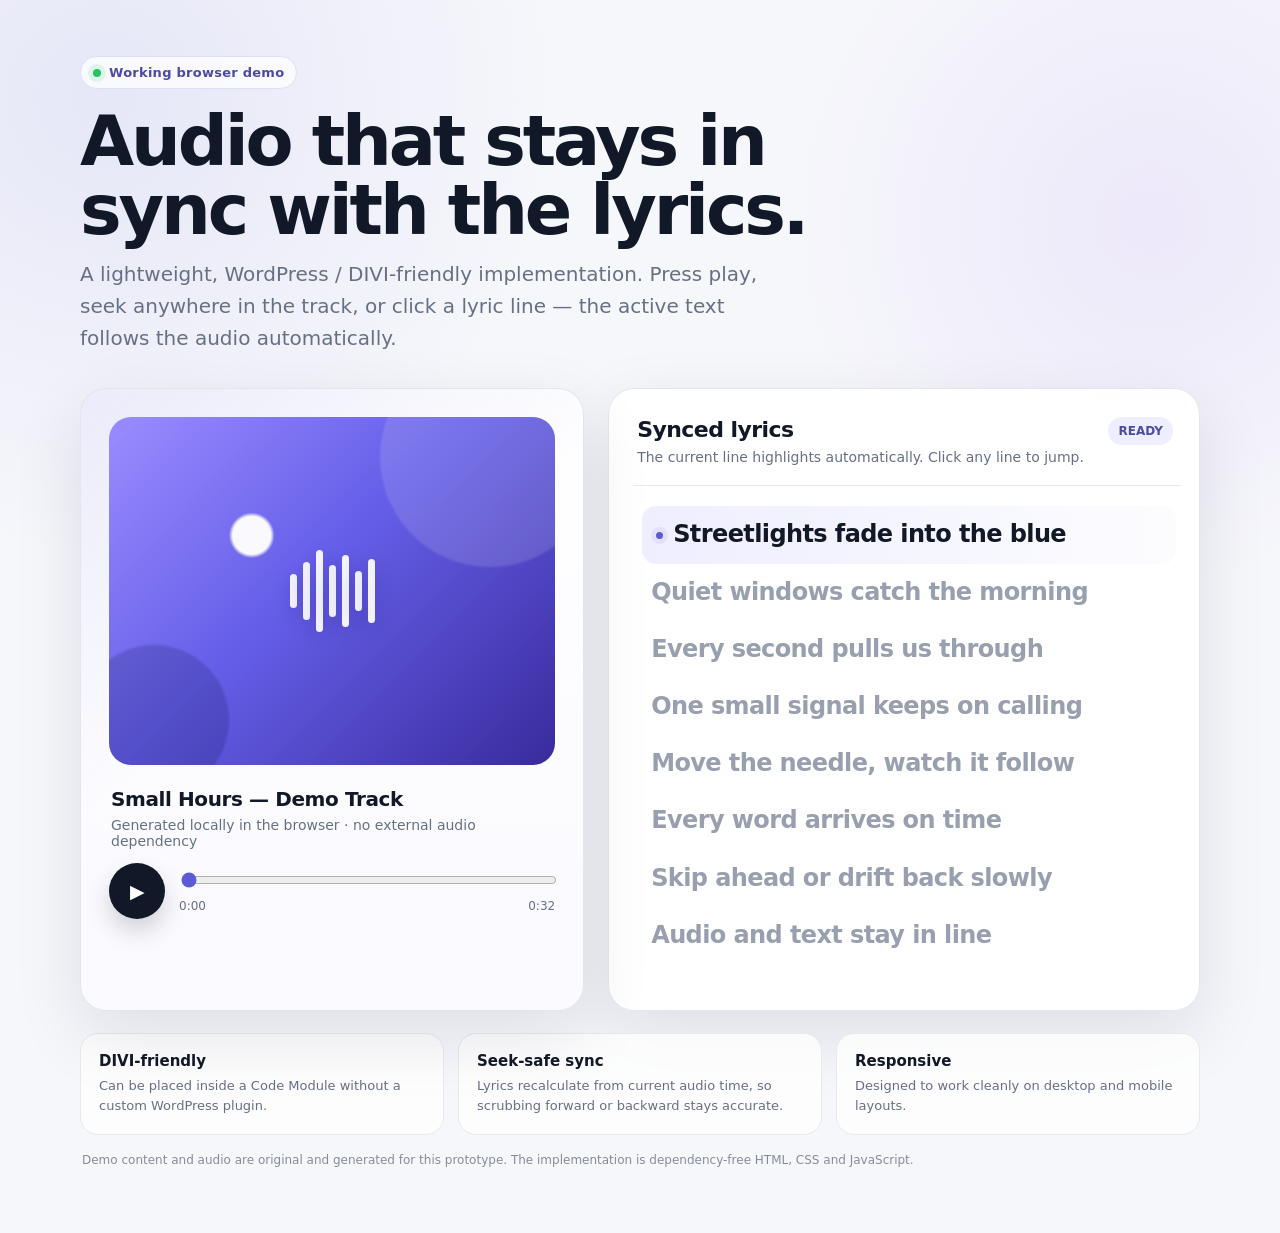
==== lyrics-sync-demo/index.html @ 14dcbb74 "Add DIVI synced lyrics demo" ====
<!doctype html>
<html lang="en">
<head>
  <meta charset="utf-8" />
  <meta name="viewport" content="width=device-width, initial-scale=1" />
  <title>DIVI Audio + Synced Lyrics Demo</title>
  <meta name="description" content="A lightweight WordPress / DIVI compatible audio player with synchronized lyrics highlighting." />
  <style>
    :root {
      --bg: #f6f7fb;
      --card: #ffffff;
      --ink: #111827;
      --muted: #667085;
      --line: #e7e9ee;
      --accent: #5b5bd6;
      --accent-soft: #eeeeff;
      --accent-2: #7c3aed;
      --shadow: 0 24px 70px rgba(17, 24, 39, .10);
      --radius: 26px;
    }

    * { box-sizing: border-box; }
    html { scroll-behavior: smooth; }
    body {
      margin: 0;
      min-height: 100vh;
      font-family: Inter, ui-sans-serif, system-ui, -apple-system, BlinkMacSystemFont, "Segoe UI", sans-serif;
      color: var(--ink);
      background:
        radial-gradient(circle at 8% 8%, rgba(91, 91, 214, .10), transparent 28%),
        radial-gradient(circle at 90% 18%, rgba(124, 58, 237, .08), transparent 24%),
        var(--bg);
    }

    .shell {
      width: min(1120px, calc(100% - 32px));
      margin: 0 auto;
      padding: 56px 0 64px;
    }

    .eyebrow {
      display: inline-flex;
      align-items: center;
      gap: 8px;
      padding: 8px 12px;
      border: 1px solid #dddff4;
      border-radius: 999px;
      background: rgba(255,255,255,.76);
      color: #4b4ba3;
      font-size: 13px;
      font-weight: 700;
      letter-spacing: .02em;
      backdrop-filter: blur(8px);
    }

    .dot {
      width: 8px;
      height: 8px;
      border-radius: 50%;
      background: #22c55e;
      box-shadow: 0 0 0 5px rgba(34,197,94,.12);
    }

    h1 {
      max-width: 780px;
      margin: 18px 0 14px;
      font-size: clamp(38px, 6vw, 70px);
      line-height: .98;
      letter-spacing: -.045em;
    }

    .intro {
      max-width: 720px;
      margin: 0 0 34px;
      color: var(--muted);
      font-size: clamp(17px, 2vw, 20px);
      line-height: 1.6;
    }

    .demo-grid {
      display: grid;
      grid-template-columns: .92fr 1.08fr;
      gap: 24px;
      align-items: stretch;
    }

    .card {
      background: rgba(255,255,255,.94);
      border: 1px solid rgba(226,228,235,.9);
      border-radius: var(--radius);
      box-shadow: var(--shadow);
    }

    .player-card {
      position: relative;
      overflow: hidden;
      padding: 28px;
      background:
        linear-gradient(145deg, rgba(91,91,214,.12), transparent 44%),
        linear-gradient(180deg, #ffffff, #fafaff);
    }

    .album {
      aspect-ratio: 1 / .78;
      border-radius: 22px;
      background:
        radial-gradient(circle at 32% 34%, rgba(255,255,255,.96) 0 5%, transparent 6%),
        linear-gradient(135deg, #9a8cff 0%, #655ee8 45%, #392b9d 100%);
      display: grid;
      place-items: center;
      overflow: hidden;
      position: relative;
      isolation: isolate;
    }

    .album::before,
    .album::after {
      content: "";
      position: absolute;
      border-radius: 50%;
      filter: blur(1px);
      opacity: .78;
      z-index: -1;
    }
    .album::before {
      width: 220px;
      height: 220px;
      background: rgba(255,255,255,.17);
      top: -70px;
      right: -45px;
    }
    .album::after {
      width: 150px;
      height: 150px;
      background: rgba(8,13,55,.22);
      bottom: -30px;
      left: -30px;
    }

    .wave {
      display: flex;
      align-items: center;
      gap: 6px;
      height: 92px;
    }

    .wave span {
      width: 7px;
      border-radius: 999px;
      background: rgba(255,255,255,.92);
      animation: bounce 1.15s ease-in-out infinite;
      animation-play-state: paused;
      box-shadow: 0 5px 18px rgba(25, 18, 92, .18);
    }
    .is-playing .wave span { animation-play-state: running; }
    .wave span:nth-child(1){height:34px;animation-delay:-.4s}
    .wave span:nth-child(2){height:58px;animation-delay:-.8s}
    .wave span:nth-child(3){height:82px;animation-delay:-.2s}
    .wave span:nth-child(4){height:52px;animation-delay:-.65s}
    .wave span:nth-child(5){height:72px;animation-delay:-.1s}
    .wave span:nth-child(6){height:40px;animation-delay:-.55s}
    .wave span:nth-child(7){height:64px;animation-delay:-.3s}
    @keyframes bounce { 0%,100%{transform:scaleY(.55)} 50%{transform:scaleY(1)} }

    .track-meta { padding: 22px 2px 14px; }
    .track-meta strong { display:block; font-size: 20px; letter-spacing:-.02em; }
    .track-meta span { display:block; margin-top: 6px; color: var(--muted); font-size: 14px; }

    .controls {
      display: grid;
      grid-template-columns: 56px 1fr;
      gap: 14px;
      align-items: center;
    }

    .play {
      width: 56px;
      height: 56px;
      border: 0;
      border-radius: 50%;
      background: var(--ink);
      color: white;
      font-size: 19px;
      cursor: pointer;
      transition: transform .18s ease, background .18s ease;
      box-shadow: 0 12px 24px rgba(17,24,39,.18);
    }
    .play:hover { transform: translateY(-1px) scale(1.02); background: #242d3d; }
    .play:focus-visible { outline: 3px solid rgba(91,91,214,.3); outline-offset: 3px; }

    .timeline { min-width: 0; }
    .time-row { display:flex; justify-content:space-between; color:var(--muted); font-size:12px; margin-top:7px; }
    input[type="range"] {
      width: 100%;
      accent-color: var(--accent);
      cursor: pointer;
    }

    .lyrics-card {
      padding: 24px 18px 18px 24px;
      min-height: 520px;
      display: flex;
      flex-direction: column;
    }

    .lyrics-head {
      display:flex;
      justify-content:space-between;
      align-items:flex-start;
      gap:20px;
      padding: 4px 8px 18px 4px;
      border-bottom: 1px solid var(--line);
    }
    .lyrics-head h2 { margin:0; font-size:22px; letter-spacing:-.025em; }
    .lyrics-head p { margin:5px 0 0; color:var(--muted); font-size:14px; line-height:1.45; }
    .status {
      flex: 0 0 auto;
      color:#4b4ba3;
      background:var(--accent-soft);
      border-radius:999px;
      padding:7px 10px;
      font-size:12px;
      font-weight:800;
    }

    .lyrics {
      position: relative;
      flex:1;
      overflow:auto;
      padding: 20px 10px 28px 4px;
      scroll-behavior:smooth;
      scrollbar-width: thin;
    }

    .lyric {
      width: 100%;
      border:0;
      background:transparent;
      text-align:left;
      padding: 13px 14px;
      border-radius: 14px;
      color:#98a0af;
      font: inherit;
      font-size: clamp(18px, 2vw, 24px);
      font-weight:650;
      letter-spacing:-.025em;
      line-height:1.3;
      cursor:pointer;
      transition: .22s ease;
    }
    .lyric:hover { color:#5b6474; background:#f7f7fb; }
    .lyric.active {
      color:var(--ink);
      background:linear-gradient(90deg, var(--accent-soft), rgba(238,238,255,.16));
      transform: translateX(5px);
    }
    .lyric.active::before {
      content:"";
      display:inline-block;
      width:7px;
      height:7px;
      margin-right:10px;
      border-radius:50%;
      background:var(--accent);
      vertical-align:middle;
      box-shadow: 0 0 0 5px rgba(91,91,214,.09);
    }

    .proof {
      display:grid;
      grid-template-columns: repeat(3, 1fr);
      gap: 14px;
      margin-top: 22px;
    }
    .proof-item {
      padding: 18px;
      border: 1px solid var(--line);
      border-radius: 18px;
      background: rgba(255,255,255,.8);
    }
    .proof-item strong { display:block; margin-bottom:5px; font-size:15px; }
    .proof-item span { color:var(--muted); font-size:13px; line-height:1.5; }

    .footnote {
      margin: 16px 2px 0;
      color: #858c99;
      font-size: 12px;
      line-height:1.5;
    }

    @media (max-width: 820px) {
      .shell { padding-top: 34px; }
      .demo-grid { grid-template-columns: 1fr; }
      .lyrics-card { min-height: 470px; }
      .proof { grid-template-columns: 1fr; }
      h1 { font-size: clamp(40px, 12vw, 64px); }
    }
  </style>
</head>
<body>
  <main class="shell">
    <div class="eyebrow"><span class="dot"></span> Working browser demo</div>
    <h1>Audio that stays in sync with the lyrics.</h1>
    <p class="intro">A lightweight, WordPress / DIVI-friendly implementation. Press play, seek anywhere in the track, or click a lyric line — the active text follows the audio automatically.</p>

    <section class="demo-grid" aria-label="Audio and synchronized lyrics demo">
      <article class="card player-card" id="playerCard">
        <div class="album" aria-hidden="true">
          <div class="wave">
            <span></span><span></span><span></span><span></span><span></span><span></span><span></span>
          </div>
        </div>
        <div class="track-meta">
          <strong>Small Hours — Demo Track</strong>
          <span>Generated locally in the browser · no external audio dependency</span>
        </div>
        <div class="controls">
          <button class="play" id="playButton" aria-label="Play demo">▶</button>
          <div class="timeline">
            <input id="seek" type="range" min="0" max="32" step="0.01" value="0" aria-label="Audio position" />
            <div class="time-row"><span id="currentTime">0:00</span><span id="duration">0:32</span></div>
          </div>
        </div>
        <audio id="audio" preload="auto"></audio>
      </article>

      <article class="card lyrics-card">
        <div class="lyrics-head">
          <div>
            <h2>Synced lyrics</h2>
            <p>The current line highlights automatically. Click any line to jump.</p>
          </div>
          <div class="status" id="status">READY</div>
        </div>
        <div class="lyrics" id="lyrics" aria-live="polite"></div>
      </article>
    </section>

    <section class="proof" aria-label="Implementation notes">
      <div class="proof-item"><strong>DIVI-friendly</strong><span>Can be placed inside a Code Module without a custom WordPress plugin.</span></div>
      <div class="proof-item"><strong>Seek-safe sync</strong><span>Lyrics recalculate from current audio time, so scrubbing forward or backward stays accurate.</span></div>
      <div class="proof-item"><strong>Responsive</strong><span>Designed to work cleanly on desktop and mobile layouts.</span></div>
    </section>
    <p class="footnote">Demo content and audio are original and generated for this prototype. The implementation is dependency-free HTML, CSS and JavaScript.</p>
  </main>

  <script>
    const cueData = [
      [0.0,  "Streetlights fade into the blue"],
      [4.0,  "Quiet windows catch the morning"],
      [8.0,  "Every second pulls us through"],
      [12.0, "One small signal keeps on calling"],
      [16.0, "Move the needle, watch it follow"],
      [20.0, "Every word arrives on time"],
      [24.0, "Skip ahead or drift back slowly"],
      [28.0, "Audio and text stay in line"]
    ];

    const audio = document.getElementById('audio');
    const playButton = document.getElementById('playButton');
    const seek = document.getElementById('seek');
    const lyricsRoot = document.getElementById('lyrics');
    const currentTimeEl = document.getElementById('currentTime');
    const durationEl = document.getElementById('duration');
    const statusEl = document.getElementById('status');
    const playerCard = document.getElementById('playerCard');

    function writeString(view, offset, string) {
      for (let i = 0; i < string.length; i++) view.setUint8(offset + i, string.charCodeAt(i));
    }

    function makeDemoWav(duration = 32, sampleRate = 16000) {
      const samples = duration * sampleRate;
      const bytesPerSample = 2;
      const buffer = new ArrayBuffer(44 + samples * bytesPerSample);
      const view = new DataView(buffer);
      writeString(view, 0, 'RIFF');
      view.setUint32(4, 36 + samples * bytesPerSample, true);
      writeString(view, 8, 'WAVE');
      writeString(view, 12, 'fmt ');
      view.setUint32(16, 16, true);
      view.setUint16(20, 1, true);
      view.setUint16(22, 1, true);
      view.setUint32(24, sampleRate, true);
      view.setUint32(28, sampleRate * bytesPerSample, true);
      view.setUint16(32, bytesPerSample, true);
      view.setUint16(34, 16, true);
      writeString(view, 36, 'data');
      view.setUint32(40, samples * bytesPerSample, true);

      const notes = [220, 277.18, 329.63, 392, 329.63, 277.18, 246.94, 220];
      for (let i = 0; i < samples; i++) {
        const t = i / sampleRate;
        const section = Math.min(notes.length - 1, Math.floor(t / 4));
        const local = t % 4;
        const attack = Math.min(1, local / .22);
        const release = Math.min(1, (4 - local) / .45);
        const env = Math.max(0, Math.min(attack, release));
        const f = notes[section];
        const carrier = Math.sin(2 * Math.PI * f * t) * .42;
        const harmony = Math.sin(2 * Math.PI * f * 1.5 * t) * .12;
        const pulse = Math.sin(2 * Math.PI * 2 * t) * .025;
        const sample = Math.max(-1, Math.min(1, (carrier + harmony + pulse) * env));
        view.setInt16(44 + i * 2, sample * 32767, true);
      }
      return new Blob([buffer], { type: 'audio/wav' });
    }

    const objectUrl = URL.createObjectURL(makeDemoWav());
    audio.src = objectUrl;

    cueData.forEach(([time, text], index) => {
      const button = document.createElement('button');
      button.className = 'lyric';
      button.type = 'button';
      button.dataset.index = index;
      button.dataset.time = time;
      button.textContent = text;
      button.addEventListener('click', async () => {
        audio.currentTime = Number(time);
        updateSync(true);
        if (audio.paused) {
          try { await audio.play(); } catch (_) {}
        }
      });
      lyricsRoot.appendChild(button);
    });

    const lyricButtons = [...document.querySelectorAll('.lyric')];
    let lastActive = -1;

    function formatTime(value) {
      const sec = Math.max(0, Math.floor(Number.isFinite(value) ? value : 0));
      return `${Math.floor(sec / 60)}:${String(sec % 60).padStart(2, '0')}`;
    }

    function activeIndexAt(time) {
      let active = 0;
      for (let i = 0; i < cueData.length; i++) {
        if (time >= cueData[i][0]) active = i; else break;
      }
      return active;
    }

    function updateSync(forceScroll = false) {
      const t = audio.currentTime || 0;
      const active = activeIndexAt(t);
      seek.value = String(t);
      currentTimeEl.textContent = formatTime(t);

      if (active !== lastActive) {
        lyricButtons.forEach((el, i) => el.classList.toggle('active', i === active));
        const target = lyricButtons[active];
        if (target && (forceScroll || !audio.paused)) {
          target.scrollIntoView({ behavior: 'smooth', block: 'center' });
        }
        lastActive = active;
      }
    }

    playButton.addEventListener('click', async () => {
      if (audio.paused) {
        try { await audio.play(); } catch (err) { console.error(err); }
      } else {
        audio.pause();
      }
    });

    seek.addEventListener('input', () => {
      audio.currentTime = Number(seek.value);
      updateSync(true);
    });

    audio.addEventListener('loadedmetadata', () => {
      seek.max = String(audio.duration || 32);
      durationEl.textContent = formatTime(audio.duration || 32);
      updateSync(true);
    });
    audio.addEventListener('timeupdate', () => updateSync(false));
    audio.addEventListener('play', () => {
      playButton.textContent = '❚❚';
      playButton.setAttribute('aria-label', 'Pause demo');
      statusEl.textContent = 'PLAYING';
      playerCard.classList.add('is-playing');
    });
    audio.addEventListener('pause', () => {
      playButton.textContent = '▶';
      playButton.setAttribute('aria-label', 'Play demo');
      statusEl.textContent = audio.ended ? 'DONE' : 'PAUSED';
      playerCard.classList.remove('is-playing');
    });
    audio.addEventListener('ended', () => {
      audio.currentTime = 0;
      statusEl.textContent = 'DONE';
      updateSync(true);
    });

    updateSync(true);
    window.addEventListener('beforeunload', () => URL.revokeObjectURL(objectUrl), { once: true });
  </script>
</body>
</html>
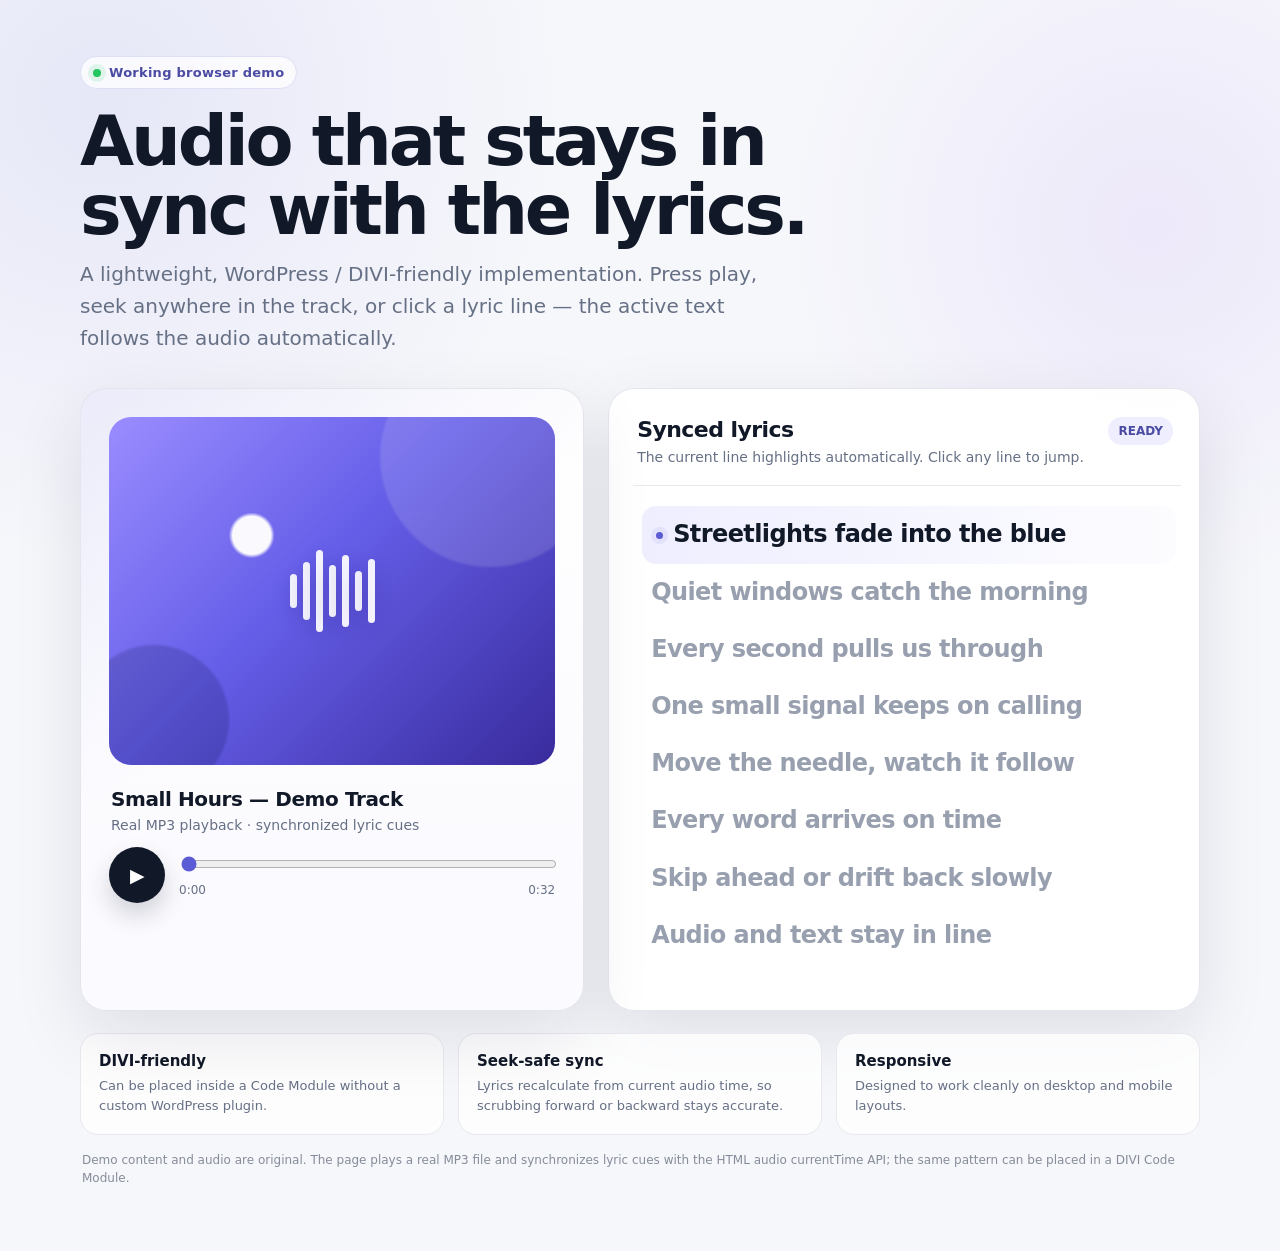
==== commit c58d84b6: "Use real MP3 in synced lyrics demo" ====
--- a/lyrics-sync-demo/index.html
+++ b/lyrics-sync-demo/index.html
@@ -312,7 +312,7 @@
         </div>
         <div class="track-meta">
           <strong>Small Hours — Demo Track</strong>
-          <span>Generated locally in the browser · no external audio dependency</span>
+          <span>Real MP3 playback · synchronized lyric cues</span>
         </div>
         <div class="controls">
           <button class="play" id="playButton" aria-label="Play demo">▶</button>
@@ -341,7 +341,7 @@
       <div class="proof-item"><strong>Seek-safe sync</strong><span>Lyrics recalculate from current audio time, so scrubbing forward or backward stays accurate.</span></div>
       <div class="proof-item"><strong>Responsive</strong><span>Designed to work cleanly on desktop and mobile layouts.</span></div>
     </section>
-    <p class="footnote">Demo content and audio are original and generated for this prototype. The implementation is dependency-free HTML, CSS and JavaScript.</p>
+    <p class="footnote">Demo content and audio are original. The page plays a real MP3 file and synchronizes lyric cues with the HTML audio currentTime API; the same pattern can be placed in a DIVI Code Module.</p>
   </main>
 
   <script>
@@ -365,49 +365,7 @@
     const statusEl = document.getElementById('status');
     const playerCard = document.getElementById('playerCard');
 
-    function writeString(view, offset, string) {
-      for (let i = 0; i < string.length; i++) view.setUint8(offset + i, string.charCodeAt(i));
-    }
-
-    function makeDemoWav(duration = 32, sampleRate = 16000) {
-      const samples = duration * sampleRate;
-      const bytesPerSample = 2;
-      const buffer = new ArrayBuffer(44 + samples * bytesPerSample);
-      const view = new DataView(buffer);
-      writeString(view, 0, 'RIFF');
-      view.setUint32(4, 36 + samples * bytesPerSample, true);
-      writeString(view, 8, 'WAVE');
-      writeString(view, 12, 'fmt ');
-      view.setUint32(16, 16, true);
-      view.setUint16(20, 1, true);
-      view.setUint16(22, 1, true);
-      view.setUint32(24, sampleRate, true);
-      view.setUint32(28, sampleRate * bytesPerSample, true);
-      view.setUint16(32, bytesPerSample, true);
-      view.setUint16(34, 16, true);
-      writeString(view, 36, 'data');
-      view.setUint32(40, samples * bytesPerSample, true);
-
-      const notes = [220, 277.18, 329.63, 392, 329.63, 277.18, 246.94, 220];
-      for (let i = 0; i < samples; i++) {
-        const t = i / sampleRate;
-        const section = Math.min(notes.length - 1, Math.floor(t / 4));
-        const local = t % 4;
-        const attack = Math.min(1, local / .22);
-        const release = Math.min(1, (4 - local) / .45);
-        const env = Math.max(0, Math.min(attack, release));
-        const f = notes[section];
-        const carrier = Math.sin(2 * Math.PI * f * t) * .42;
-        const harmony = Math.sin(2 * Math.PI * f * 1.5 * t) * .12;
-        const pulse = Math.sin(2 * Math.PI * 2 * t) * .025;
-        const sample = Math.max(-1, Math.min(1, (carrier + harmony + pulse) * env));
-        view.setInt16(44 + i * 2, sample * 32767, true);
-      }
-      return new Blob([buffer], { type: 'audio/wav' });
-    }
-
-    const objectUrl = URL.createObjectURL(makeDemoWav());
-    audio.src = objectUrl;
+    audio.src = 'demo-track.mp3';
 
     cueData.forEach(([time, text], index) => {
       const button = document.createElement('button');
@@ -496,7 +454,6 @@
     });
 
     updateSync(true);
-    window.addEventListener('beforeunload', () => URL.revokeObjectURL(objectUrl), { once: true });
   </script>
 </body>
 </html>
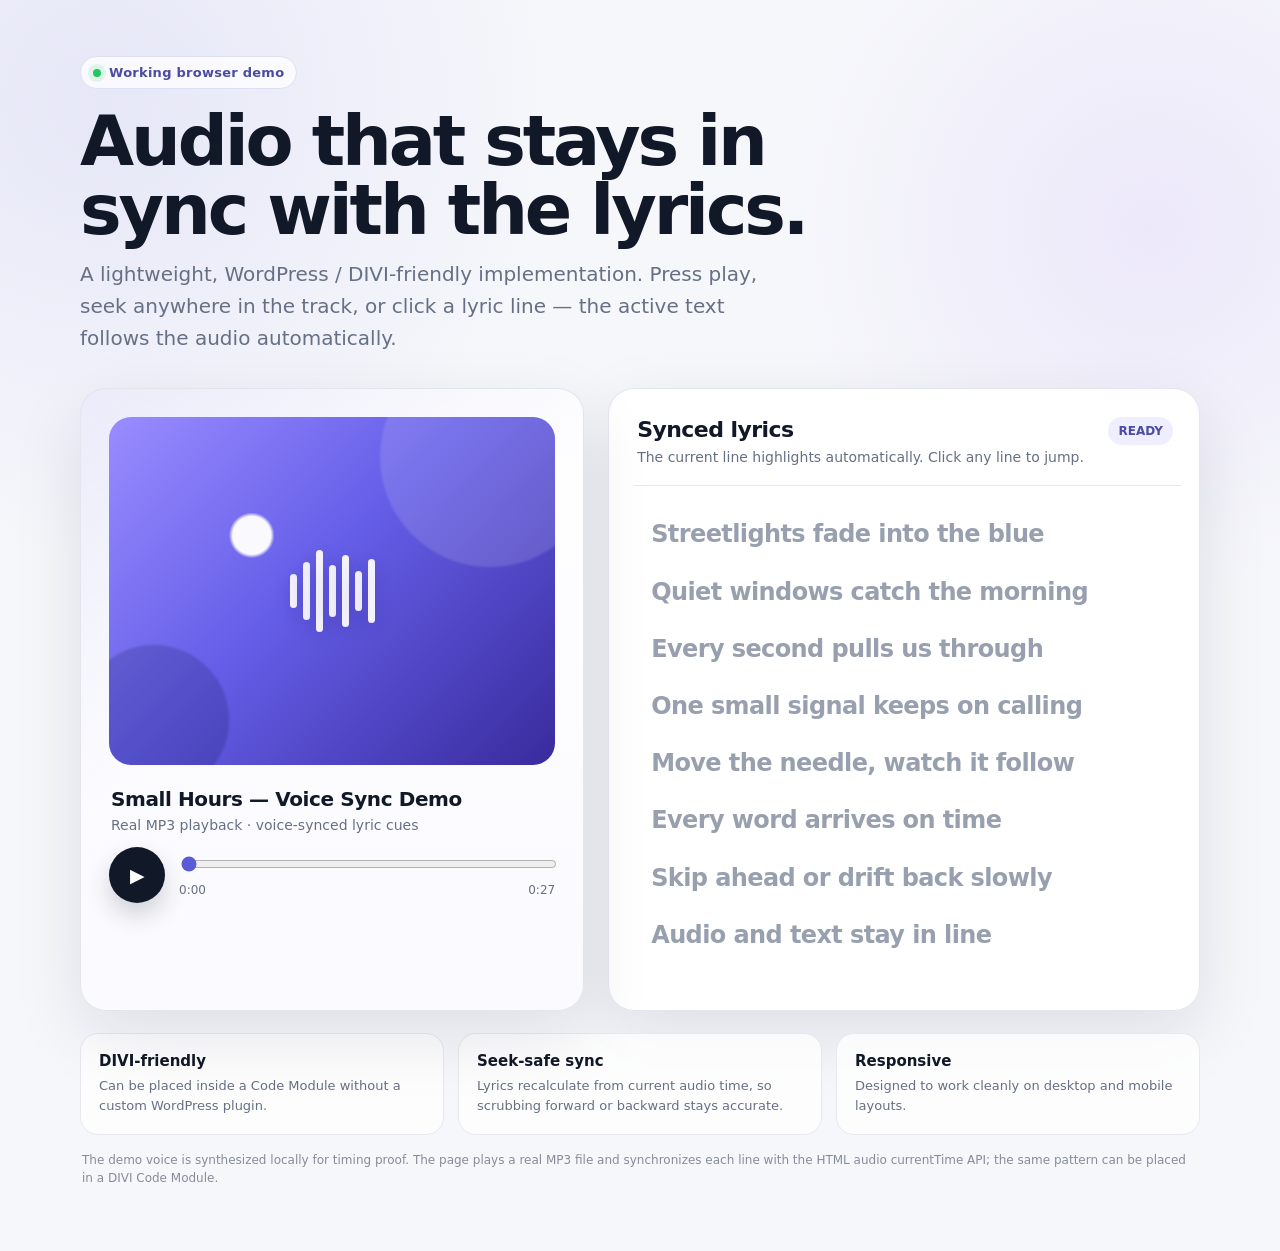
==== commit 58770073: "Sync demo lyrics to spoken MP3 cues" ====
--- a/lyrics-sync-demo/index.html
+++ b/lyrics-sync-demo/index.html
@@ -311,8 +311,8 @@
           </div>
         </div>
         <div class="track-meta">
-          <strong>Small Hours — Demo Track</strong>
-          <span>Real MP3 playback · synchronized lyric cues</span>
+          <strong>Small Hours — Voice Sync Demo</strong>
+          <span>Real MP3 playback · voice-synced lyric cues</span>
         </div>
         <div class="controls">
           <button class="play" id="playButton" aria-label="Play demo">▶</button>
@@ -341,19 +341,19 @@
       <div class="proof-item"><strong>Seek-safe sync</strong><span>Lyrics recalculate from current audio time, so scrubbing forward or backward stays accurate.</span></div>
       <div class="proof-item"><strong>Responsive</strong><span>Designed to work cleanly on desktop and mobile layouts.</span></div>
     </section>
-    <p class="footnote">Demo content and audio are original. The page plays a real MP3 file and synchronizes lyric cues with the HTML audio currentTime API; the same pattern can be placed in a DIVI Code Module.</p>
+    <p class="footnote">The demo voice is synthesized locally for timing proof. The page plays a real MP3 file and synchronizes each line with the HTML audio currentTime API; the same pattern can be placed in a DIVI Code Module.</p>
   </main>
 
   <script>
     const cueData = [
-      [0.0,  "Streetlights fade into the blue"],
-      [4.0,  "Quiet windows catch the morning"],
-      [8.0,  "Every second pulls us through"],
-      [12.0, "One small signal keeps on calling"],
-      [16.0, "Move the needle, watch it follow"],
-      [20.0, "Every word arrives on time"],
-      [24.0, "Skip ahead or drift back slowly"],
-      [28.0, "Audio and text stay in line"]
+      [0.800,  "Streetlights fade into the blue"],
+      [4.109,  "Quiet windows catch the morning"],
+      [7.468,  "Every second pulls us through"],
+      [10.722, "One small signal keeps on calling"],
+      [14.506, "Move the needle, watch it follow"],
+      [18.216, "Every word arrives on time"],
+      [21.445, "Skip ahead or drift back slowly"],
+      [24.999, "Audio and text stay in line"]
     ];
 
     const audio = document.getElementById('audio');
@@ -393,7 +393,7 @@
     }
 
     function activeIndexAt(time) {
-      let active = 0;
+      let active = -1;
       for (let i = 0; i < cueData.length; i++) {
         if (time >= cueData[i][0]) active = i; else break;
       }
